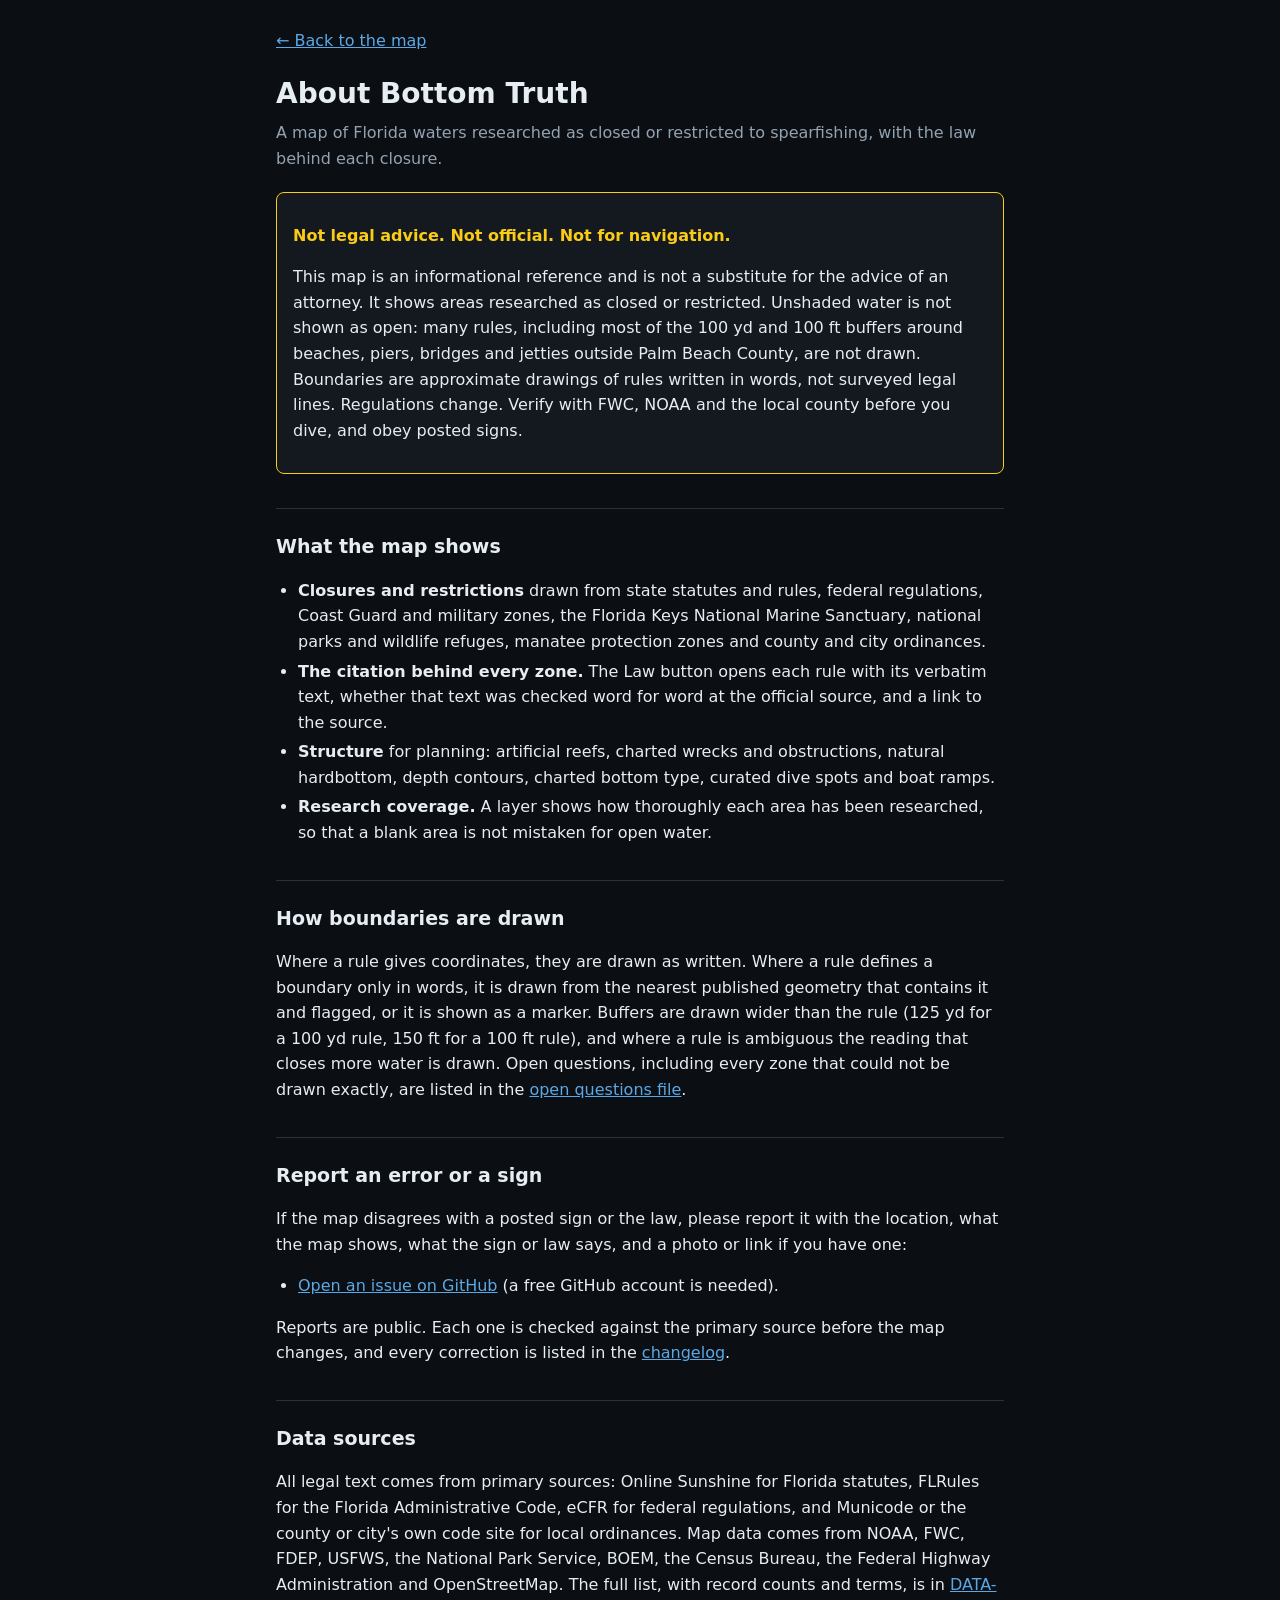
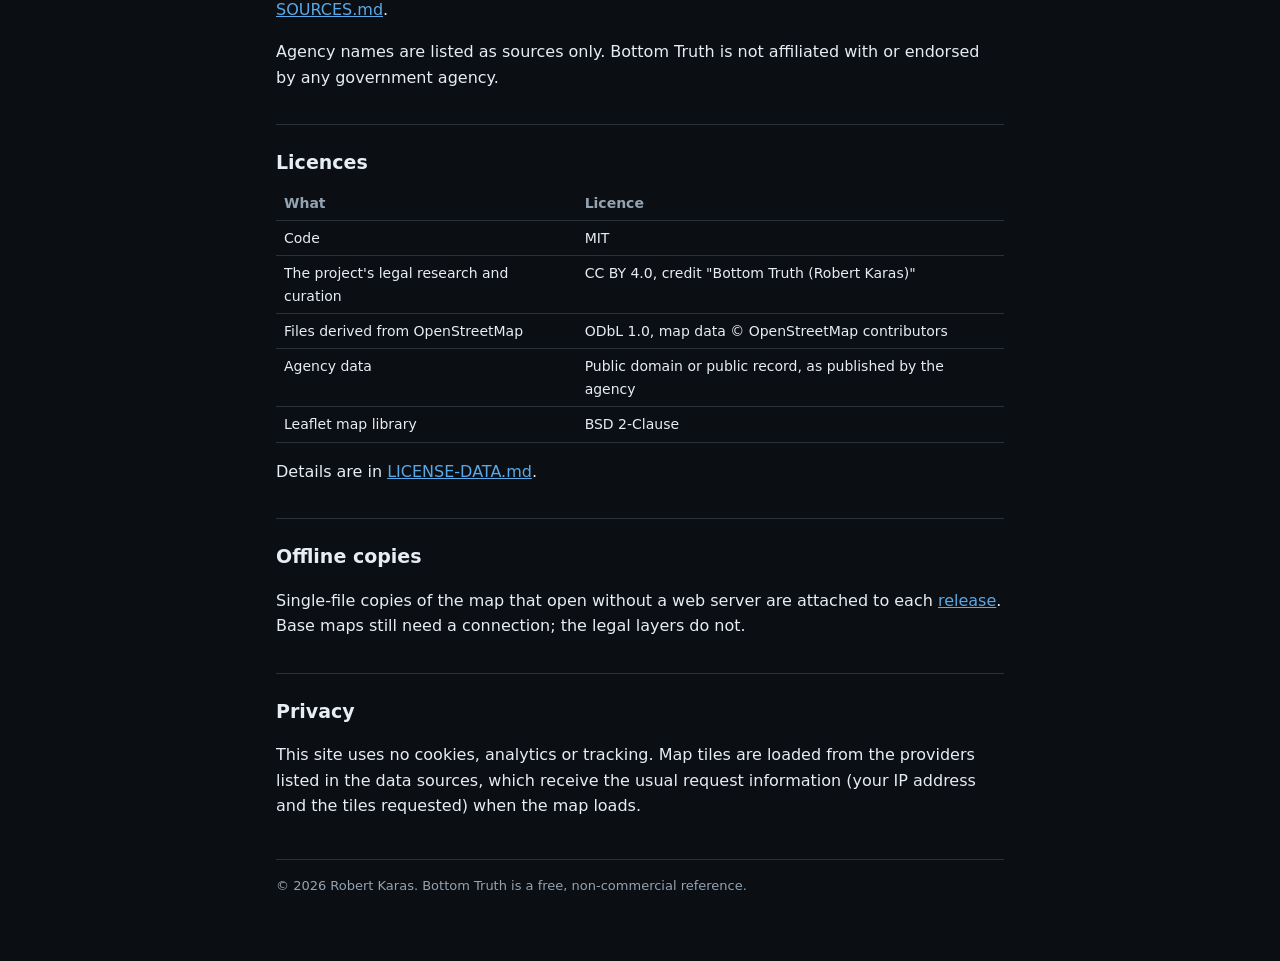
==== about.html @ 0e82e092 "Site build from dbe7f4401992294256e09d6d82cce1a31fa30528" ====
<!DOCTYPE html>
<html lang="en"><head><meta charset="utf-8">
<meta name="viewport" content="width=device-width,initial-scale=1">
<title>About Bottom Truth</title>
<meta name="description" content="What Bottom Truth is, what it is not, where its data comes from, its licences, and how to report an error.">
<link rel="icon" href="favicon.svg" type="image/svg+xml">
<style>
:root{--bg:#0b0e13;--panel:#141920;--line:#2a3139;--txt:#e6edf3;--dim:#94a3b1;--acc:#5aa9e6;--warn:#facc15}
*{box-sizing:border-box}
body{margin:0;background:var(--bg);color:var(--txt);font:16px/1.6 system-ui,-apple-system,"Segoe UI",Roboto,sans-serif}
main{max-width:760px;margin:0 auto;padding:28px 16px 64px}
a{color:var(--acc)}
h1{font-size:28px;margin:0 0 4px}
h1+p{color:var(--dim);margin-top:0}
h2{font-size:19px;margin:34px 0 8px;border-top:1px solid var(--line);padding-top:22px}
.notice{background:var(--panel);border:1px solid var(--warn);border-radius:8px;padding:14px 16px;margin:20px 0}
.notice b{color:var(--warn)}
ul{padding-left:22px}
li{margin:4px 0}
table{border-collapse:collapse;width:100%;font-size:14px}
th,td{border-bottom:1px solid var(--line);text-align:left;padding:6px 8px;vertical-align:top}
th{color:var(--dim);font-weight:600}
.back{display:inline-block;margin-bottom:18px}
footer{color:var(--dim);font-size:13px;margin-top:40px;border-top:1px solid var(--line);padding-top:16px}
</style>
</head><body><main>
<a class="back" href="./">&larr; Back to the map</a>
<h1>About Bottom Truth</h1>
<p>A map of Florida waters researched as closed or restricted to spearfishing, with the law behind each closure.</p>

<div class="notice" role="note">
<p><b>Not legal advice. Not official. Not for navigation.</b></p>
<p>This map is an informational reference and is not a substitute for the advice of an attorney. It
shows areas researched as closed or restricted. Unshaded water is not shown as open: many rules,
including most of the 100 yd and 100 ft buffers around beaches, piers, bridges and jetties outside
Palm Beach County, are not drawn. Boundaries are approximate drawings of rules written in words, not
surveyed legal lines. Regulations change. Verify with FWC, NOAA and the local county before you dive,
and obey posted signs.</p>
</div>

<h2>What the map shows</h2>
<ul>
<li><b>Closures and restrictions</b> drawn from state statutes and rules, federal regulations, Coast
Guard and military zones, the Florida Keys National Marine Sanctuary, national parks and wildlife
refuges, manatee protection zones and county and city ordinances.</li>
<li><b>The citation behind every zone.</b> The Law button opens each rule with its verbatim text,
whether that text was checked word for word at the official source, and a link to the source.</li>
<li><b>Structure</b> for planning: artificial reefs, charted wrecks and obstructions, natural
hardbottom, depth contours, charted bottom type, curated dive spots and boat ramps.</li>
<li><b>Research coverage.</b> A layer shows how thoroughly each area has been researched, so that a
blank area is not mistaken for open water.</li>
</ul>

<h2>How boundaries are drawn</h2>
<p>Where a rule gives coordinates, they are drawn as written. Where a rule defines a boundary only in
words, it is drawn from the nearest published geometry that contains it and flagged, or it is shown
as a marker. Buffers are drawn wider than the rule (125 yd for a 100 yd rule, 150 ft for a 100 ft
rule), and where a rule is ambiguous the reading that closes more water is drawn. Open questions,
including every zone that could not be drawn exactly, are listed in the
<a href="https://github.com/Rowow1/bottomtruth/blob/main/OPEN-QUESTIONS.md">open questions file</a>.</p>

<h2>Report an error or a sign</h2>
<p>If the map disagrees with a posted sign or the law, please report it with the location, what the
map shows, what the sign or law says, and a photo or link if you have one:</p>
<ul>
<li><a href="https://github.com/Rowow1/bottomtruth/issues/new/choose">Open an issue on GitHub</a> (a free GitHub account is needed).</li>
</ul>
<p>Reports are public. Each one is checked against the primary source before the map changes, and
every correction is listed in the <a href="https://github.com/Rowow1/bottomtruth/blob/main/CHANGELOG.md">changelog</a>.</p>

<h2>Data sources</h2>
<p>All legal text comes from primary sources: Online Sunshine for Florida statutes, FLRules for the
Florida Administrative Code, eCFR for federal regulations, and Municode or the county or city's own
code site for local ordinances. Map data comes from NOAA, FWC, FDEP, USFWS, the National Park
Service, BOEM, the Census Bureau, the Federal Highway Administration and OpenStreetMap. The full list,
with record counts and terms, is in
<a href="https://github.com/Rowow1/bottomtruth/blob/main/DATA-SOURCES.md">DATA-SOURCES.md</a>.</p>
<p>Agency names are listed as sources only. Bottom Truth is not affiliated with or endorsed by any
government agency.</p>

<h2>Licences</h2>
<table>
<tr><th>What</th><th>Licence</th></tr>
<tr><td>Code</td><td>MIT</td></tr>
<tr><td>The project's legal research and curation</td><td>CC BY 4.0, credit "Bottom Truth (Robert Karas)"</td></tr>
<tr><td>Files derived from OpenStreetMap</td><td>ODbL 1.0, map data &copy; OpenStreetMap contributors</td></tr>
<tr><td>Agency data</td><td>Public domain or public record, as published by the agency</td></tr>
<tr><td>Leaflet map library</td><td>BSD 2-Clause</td></tr>
</table>
<p>Details are in <a href="https://github.com/Rowow1/bottomtruth/blob/main/LICENSE-DATA.md">LICENSE-DATA.md</a>.</p>

<h2>Offline copies</h2>
<p>Single-file copies of the map that open without a web server are attached to each
<a href="https://github.com/Rowow1/bottomtruth/releases">release</a>. Base maps still need a
connection; the legal layers do not.</p>

<h2>Privacy</h2>
<p>This site uses no cookies, analytics or tracking. Map tiles are loaded from the providers listed
in the data sources, which receive the usual request information (your IP address and the tiles
requested) when the map loads.</p>

<footer>&copy; 2026 Robert Karas. Bottom Truth is a free, non-commercial reference.</footer>
</main></body></html>
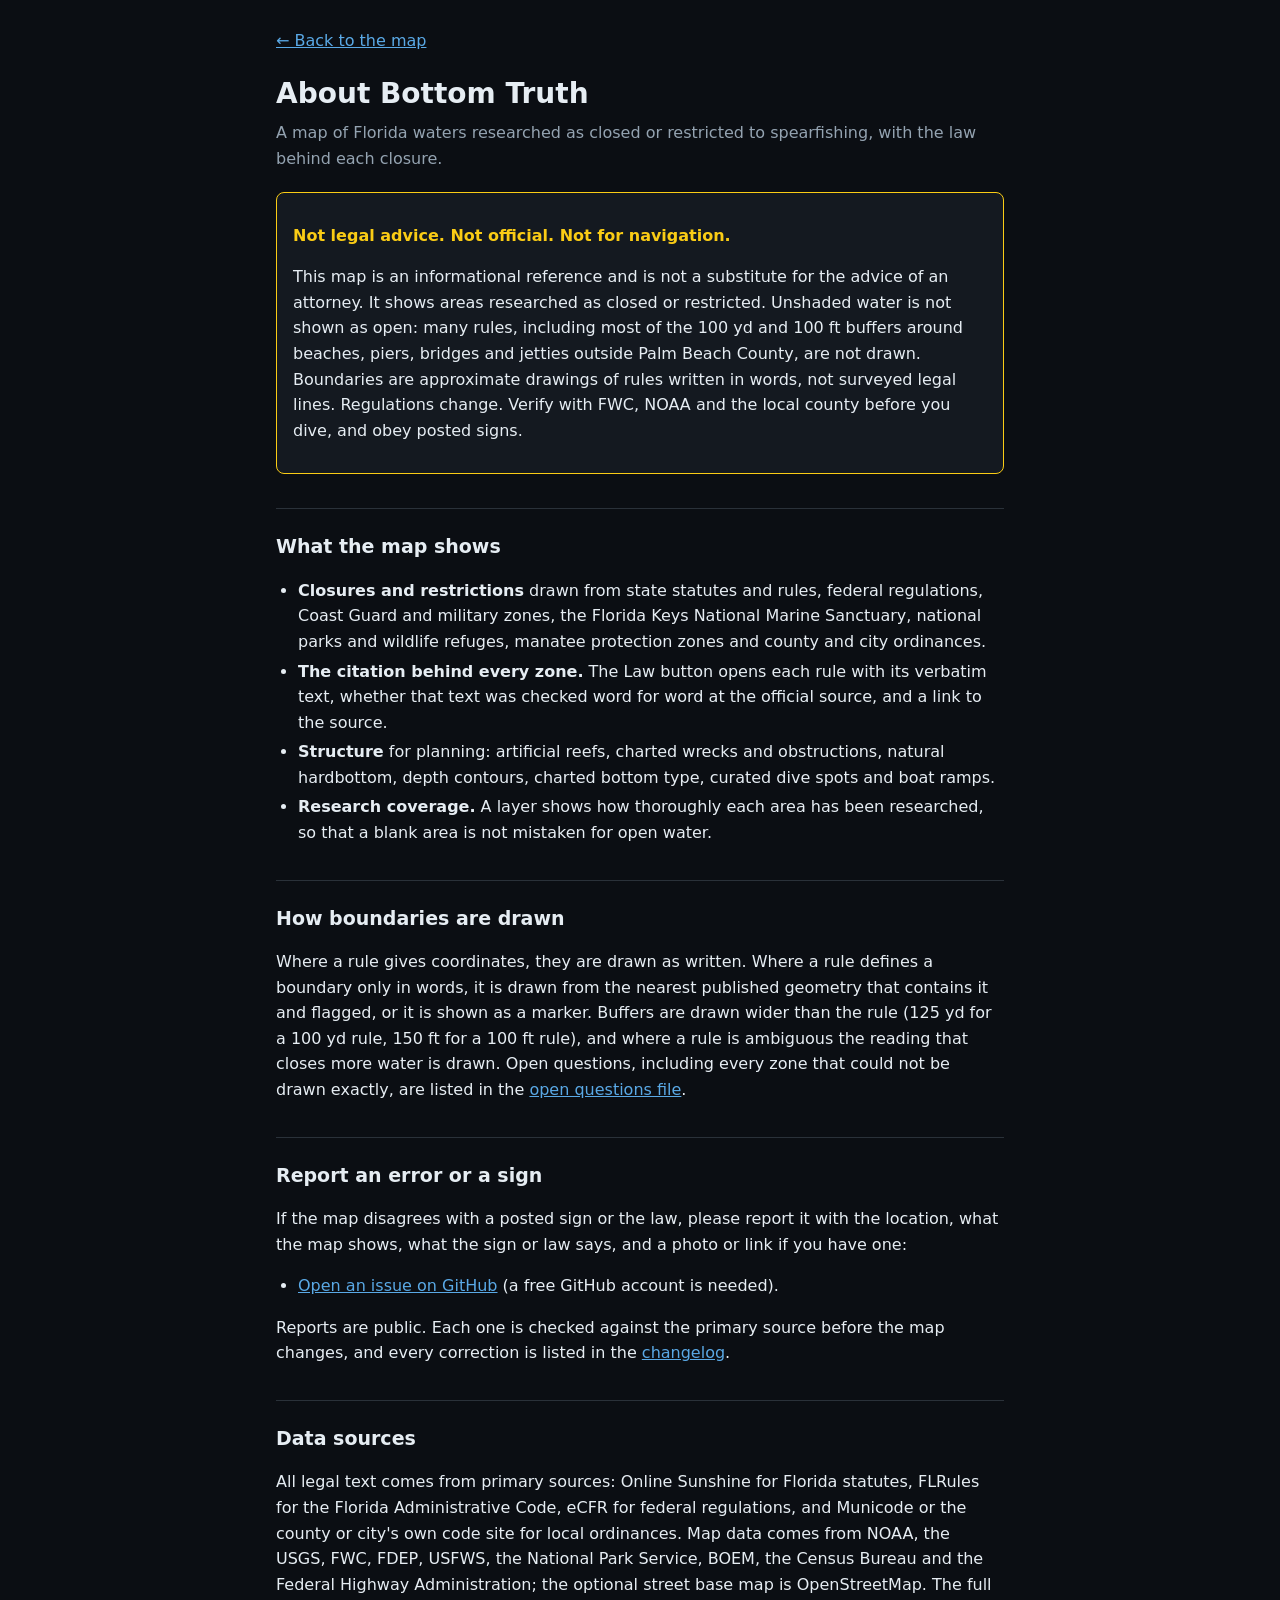
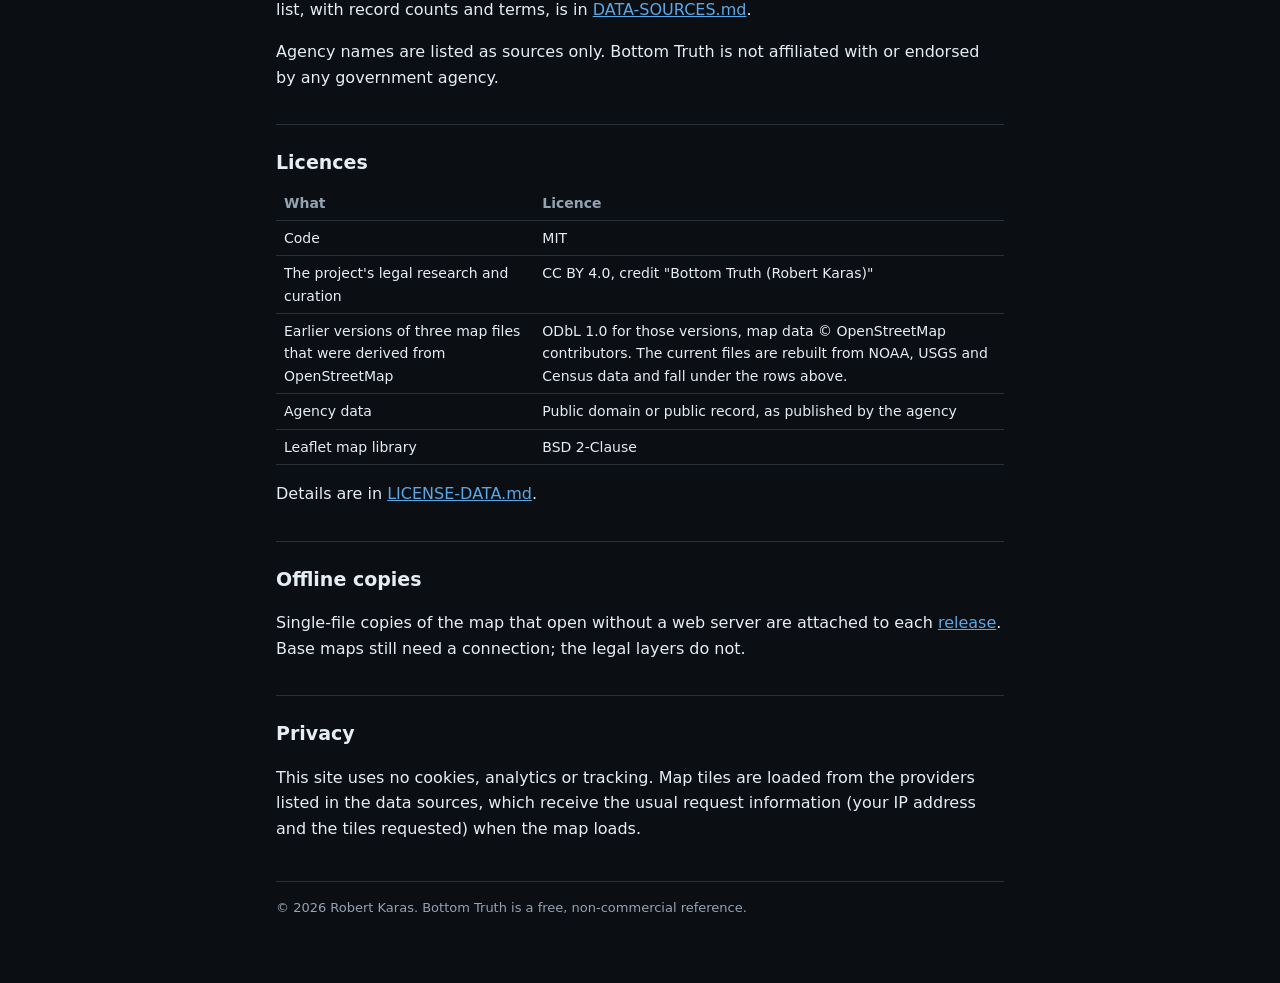
==== commit 58463821: "Legal currency pass and OpenStreetMap-free geometry (7 Oct 2026) Legal (tools/law-updates/2026-10-07" ====
--- a/about.html
+++ b/about.html
@@ -57,24 +57,25 @@
 as a marker. Buffers are drawn wider than the rule (125 yd for a 100 yd rule, 150 ft for a 100 ft
 rule), and where a rule is ambiguous the reading that closes more water is drawn. Open questions,
 including every zone that could not be drawn exactly, are listed in the
-<a href="https://github.com/Rowow1/bottomtruth/blob/main/OPEN-QUESTIONS.md">open questions file</a>.</p>
+<a href="https://github.com/Rowow1/hardbottom/blob/main/OPEN-QUESTIONS.md">open questions file</a>.</p>
 
 <h2>Report an error or a sign</h2>
 <p>If the map disagrees with a posted sign or the law, please report it with the location, what the
 map shows, what the sign or law says, and a photo or link if you have one:</p>
 <ul>
-<li><a href="https://github.com/Rowow1/bottomtruth/issues/new/choose">Open an issue on GitHub</a> (a free GitHub account is needed).</li>
+<li><a href="https://github.com/Rowow1/hardbottom/issues/new/choose">Open an issue on GitHub</a> (a free GitHub account is needed).</li>
 </ul>
 <p>Reports are public. Each one is checked against the primary source before the map changes, and
-every correction is listed in the <a href="https://github.com/Rowow1/bottomtruth/blob/main/CHANGELOG.md">changelog</a>.</p>
+every correction is listed in the <a href="https://github.com/Rowow1/hardbottom/blob/main/CHANGELOG.md">changelog</a>.</p>
 
 <h2>Data sources</h2>
 <p>All legal text comes from primary sources: Online Sunshine for Florida statutes, FLRules for the
 Florida Administrative Code, eCFR for federal regulations, and Municode or the county or city's own
-code site for local ordinances. Map data comes from NOAA, FWC, FDEP, USFWS, the National Park
-Service, BOEM, the Census Bureau, the Federal Highway Administration and OpenStreetMap. The full list,
+code site for local ordinances. Map data comes from NOAA, the USGS, FWC, FDEP, USFWS, the National
+Park Service, BOEM, the Census Bureau and the Federal Highway Administration; the optional street base
+map is OpenStreetMap. The full list,
 with record counts and terms, is in
-<a href="https://github.com/Rowow1/bottomtruth/blob/main/DATA-SOURCES.md">DATA-SOURCES.md</a>.</p>
+<a href="https://github.com/Rowow1/hardbottom/blob/main/DATA-SOURCES.md">DATA-SOURCES.md</a>.</p>
 <p>Agency names are listed as sources only. Bottom Truth is not affiliated with or endorsed by any
 government agency.</p>
 
@@ -83,15 +84,15 @@
 <tr><th>What</th><th>Licence</th></tr>
 <tr><td>Code</td><td>MIT</td></tr>
 <tr><td>The project's legal research and curation</td><td>CC BY 4.0, credit "Bottom Truth (Robert Karas)"</td></tr>
-<tr><td>Files derived from OpenStreetMap</td><td>ODbL 1.0, map data &copy; OpenStreetMap contributors</td></tr>
+<tr><td>Earlier versions of three map files that were derived from OpenStreetMap</td><td>ODbL 1.0 for those versions, map data &copy; OpenStreetMap contributors. The current files are rebuilt from NOAA, USGS and Census data and fall under the rows above.</td></tr>
 <tr><td>Agency data</td><td>Public domain or public record, as published by the agency</td></tr>
 <tr><td>Leaflet map library</td><td>BSD 2-Clause</td></tr>
 </table>
-<p>Details are in <a href="https://github.com/Rowow1/bottomtruth/blob/main/LICENSE-DATA.md">LICENSE-DATA.md</a>.</p>
+<p>Details are in <a href="https://github.com/Rowow1/hardbottom/blob/main/LICENSE-DATA.md">LICENSE-DATA.md</a>.</p>
 
 <h2>Offline copies</h2>
 <p>Single-file copies of the map that open without a web server are attached to each
-<a href="https://github.com/Rowow1/bottomtruth/releases">release</a>. Base maps still need a
+<a href="https://github.com/Rowow1/hardbottom/releases">release</a>. Base maps still need a
 connection; the legal layers do not.</p>
 
 <h2>Privacy</h2>
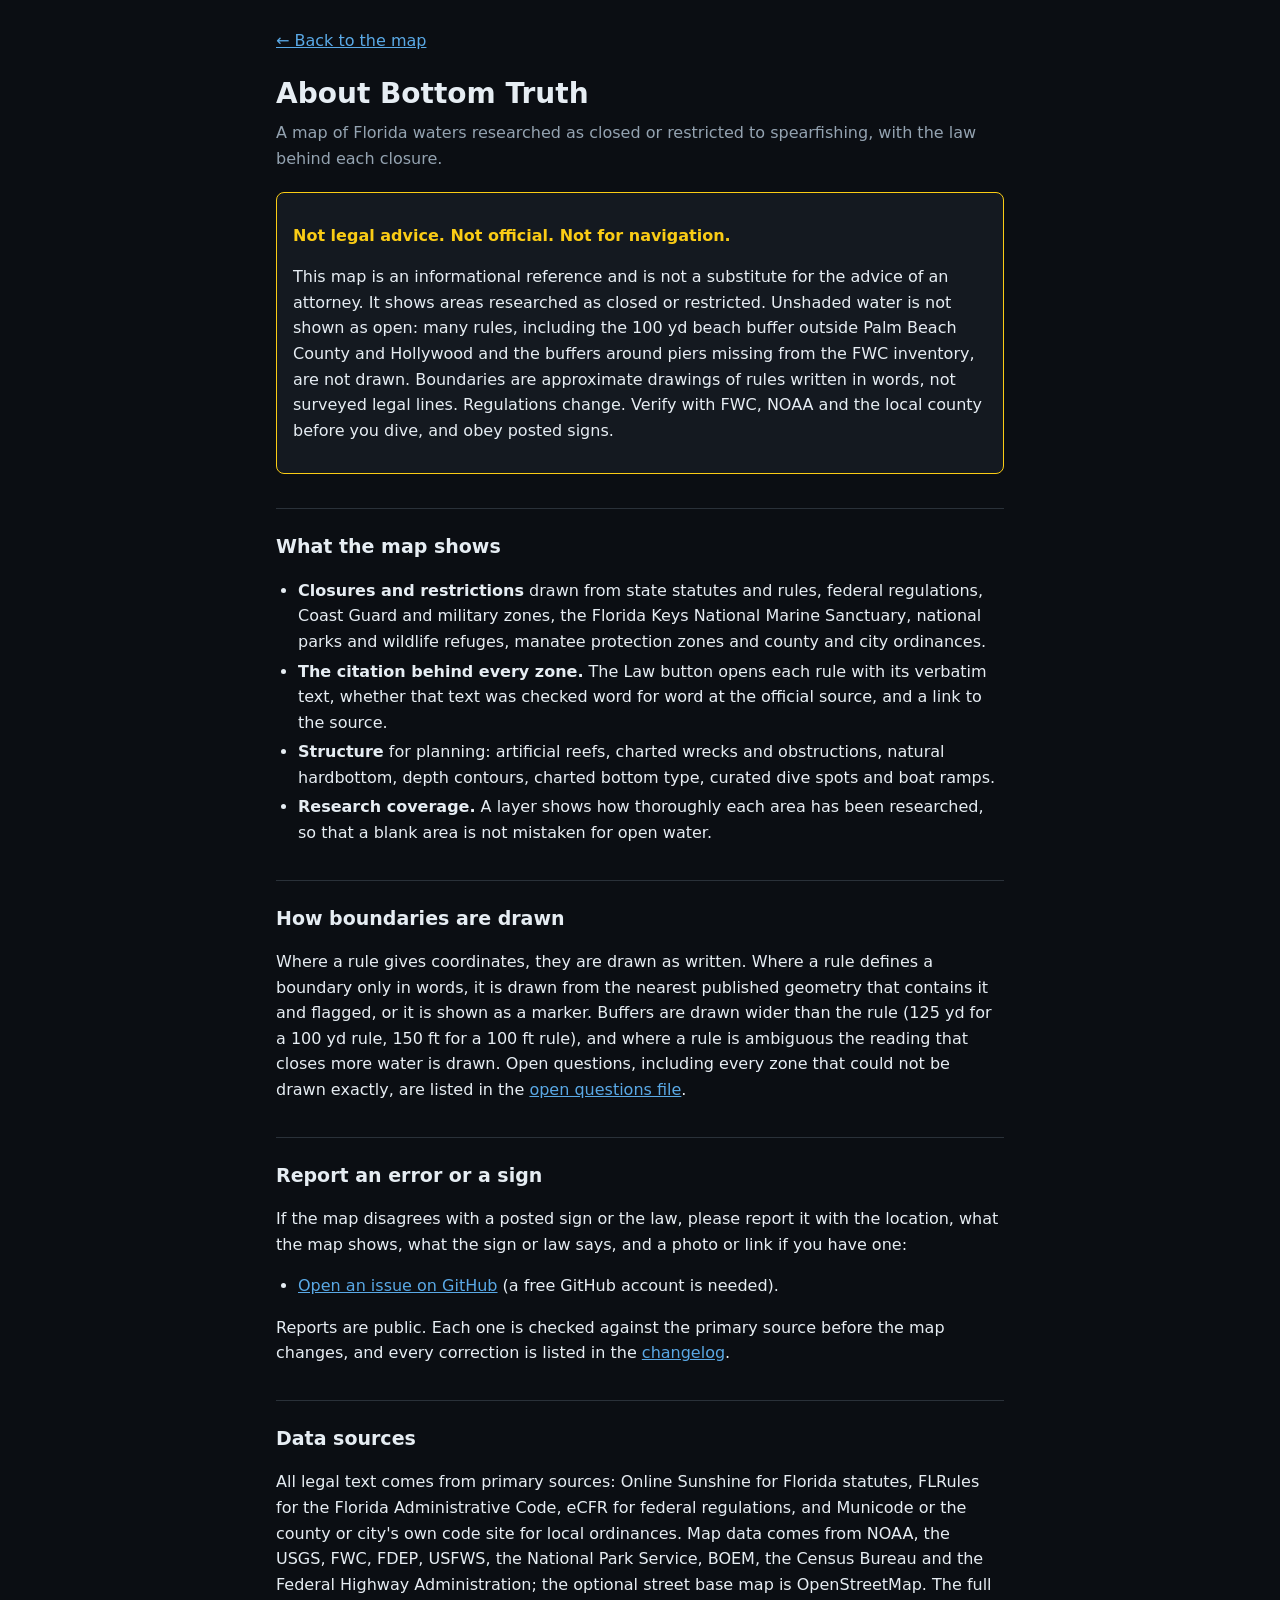
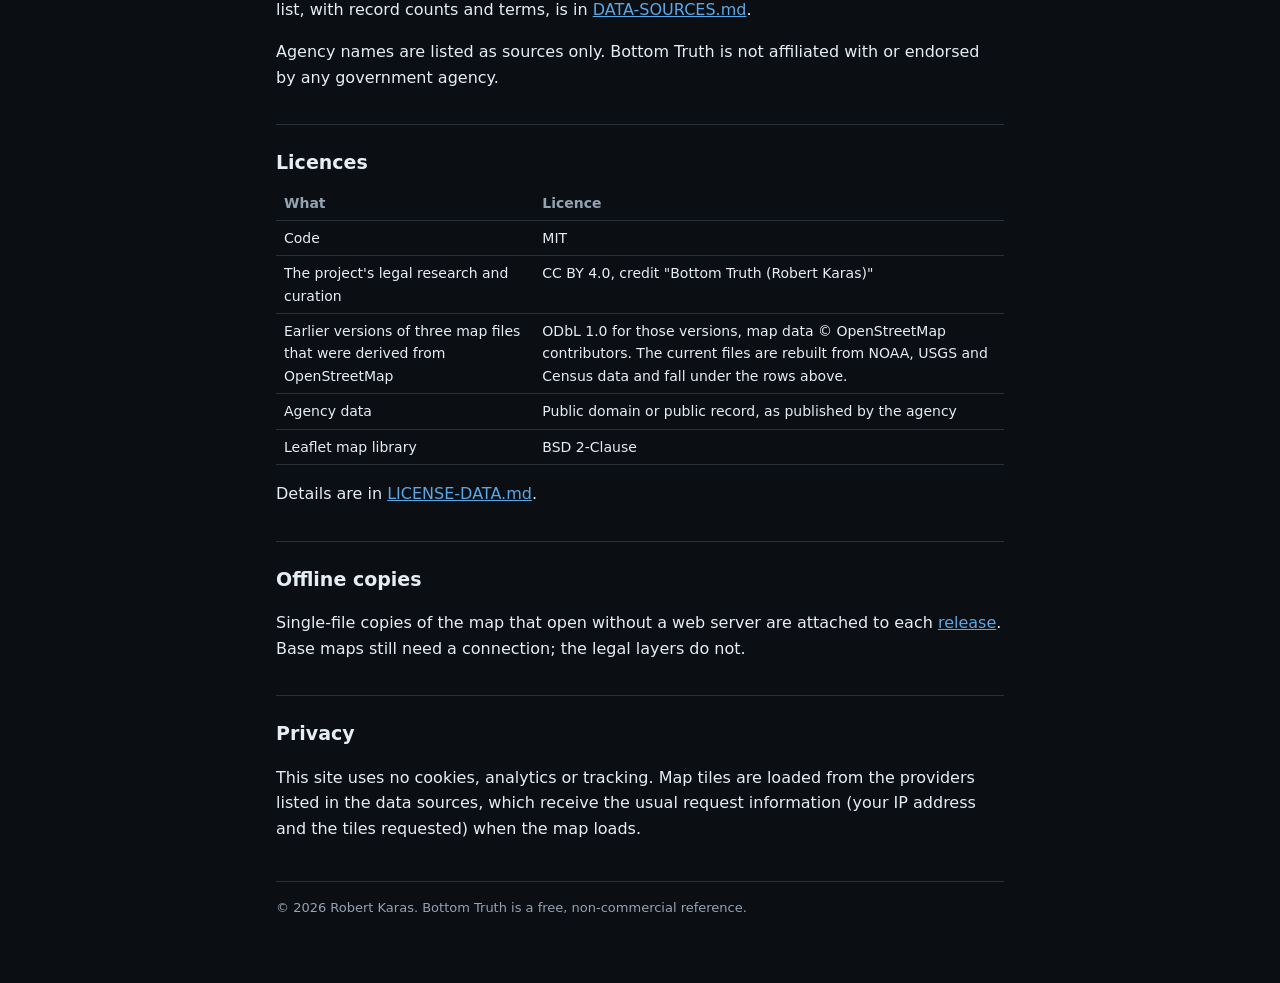
==== commit 2d488888: "Second legal review (7 and 8 Oct 2026); jetties traced and bridge buffers drawn along the deck Rebas" ====
--- a/about.html
+++ b/about.html
@@ -32,8 +32,8 @@
 <p><b>Not legal advice. Not official. Not for navigation.</b></p>
 <p>This map is an informational reference and is not a substitute for the advice of an attorney. It
 shows areas researched as closed or restricted. Unshaded water is not shown as open: many rules,
-including most of the 100 yd and 100 ft buffers around beaches, piers, bridges and jetties outside
-Palm Beach County, are not drawn. Boundaries are approximate drawings of rules written in words, not
+including the 100 yd beach buffer outside Palm Beach County and Hollywood and the buffers around
+piers missing from the FWC inventory, are not drawn. Boundaries are approximate drawings of rules written in words, not
 surveyed legal lines. Regulations change. Verify with FWC, NOAA and the local county before you dive,
 and obey posted signs.</p>
 </div>
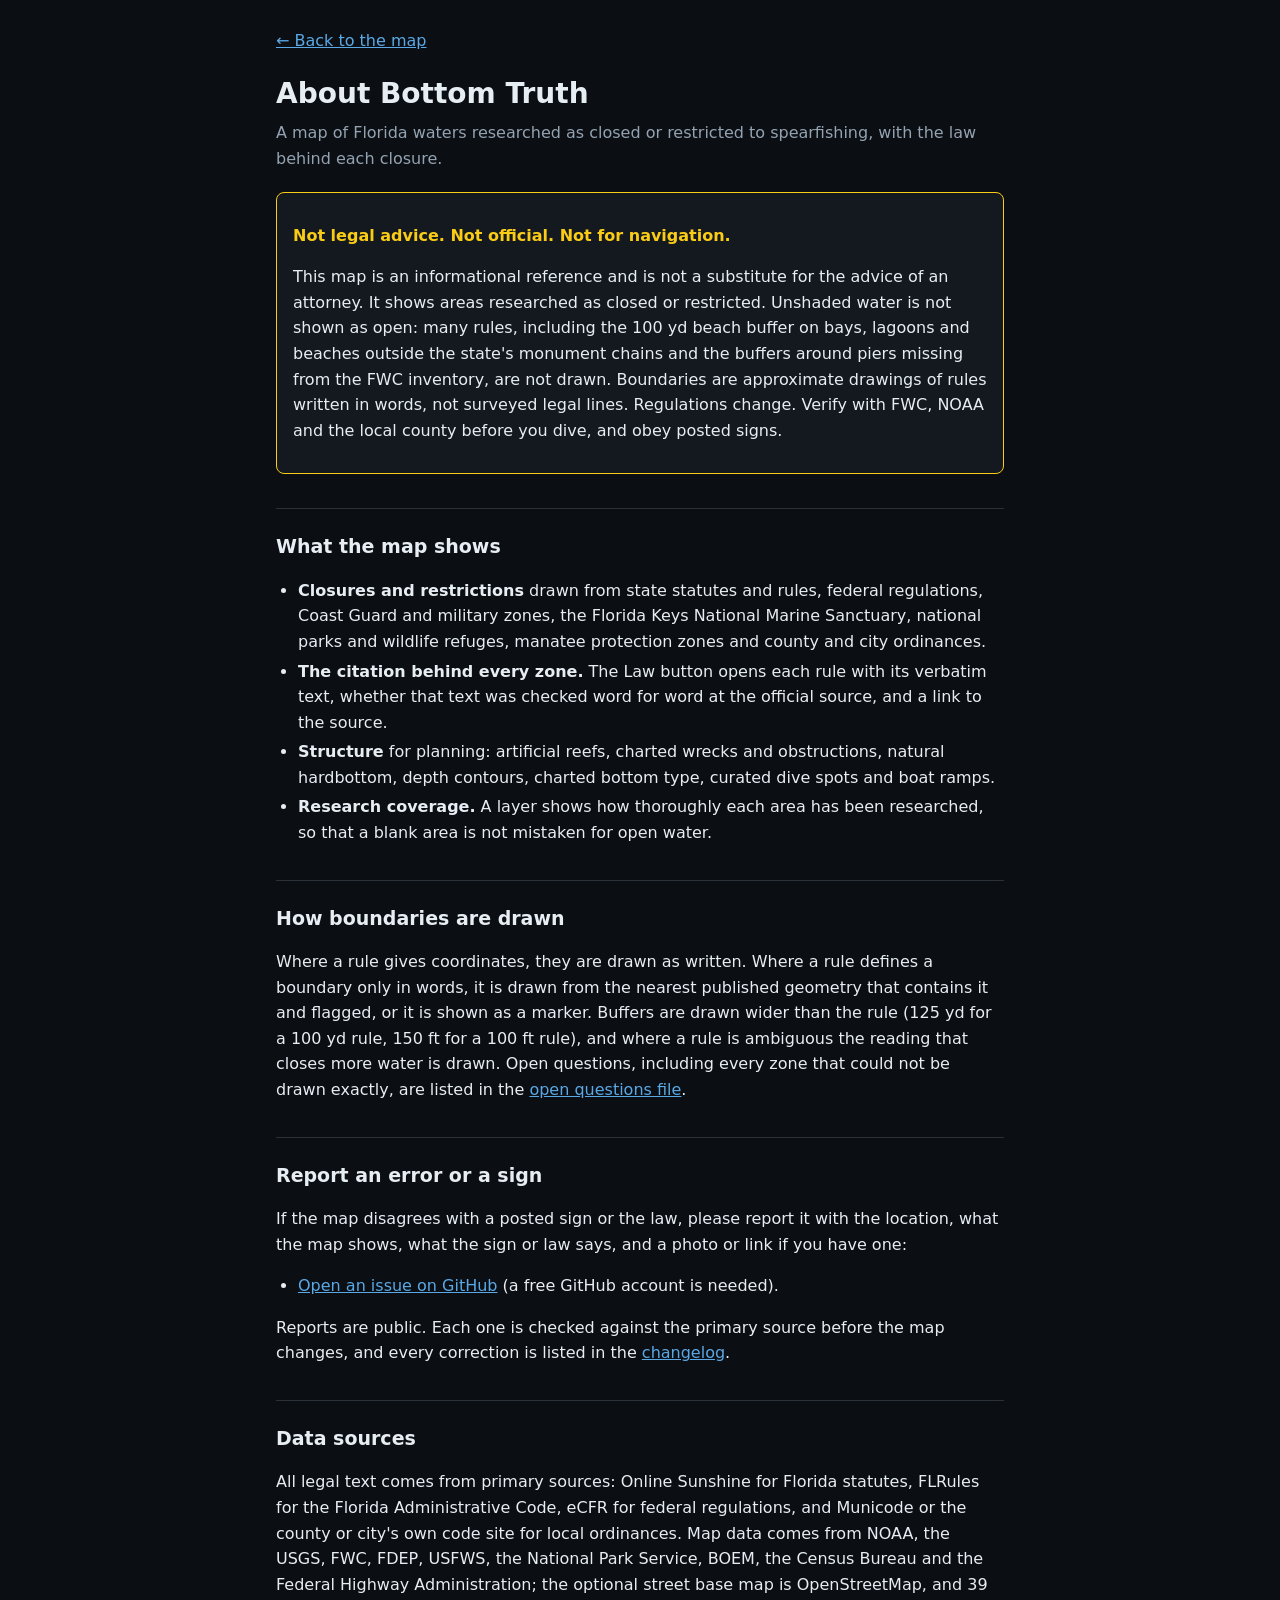
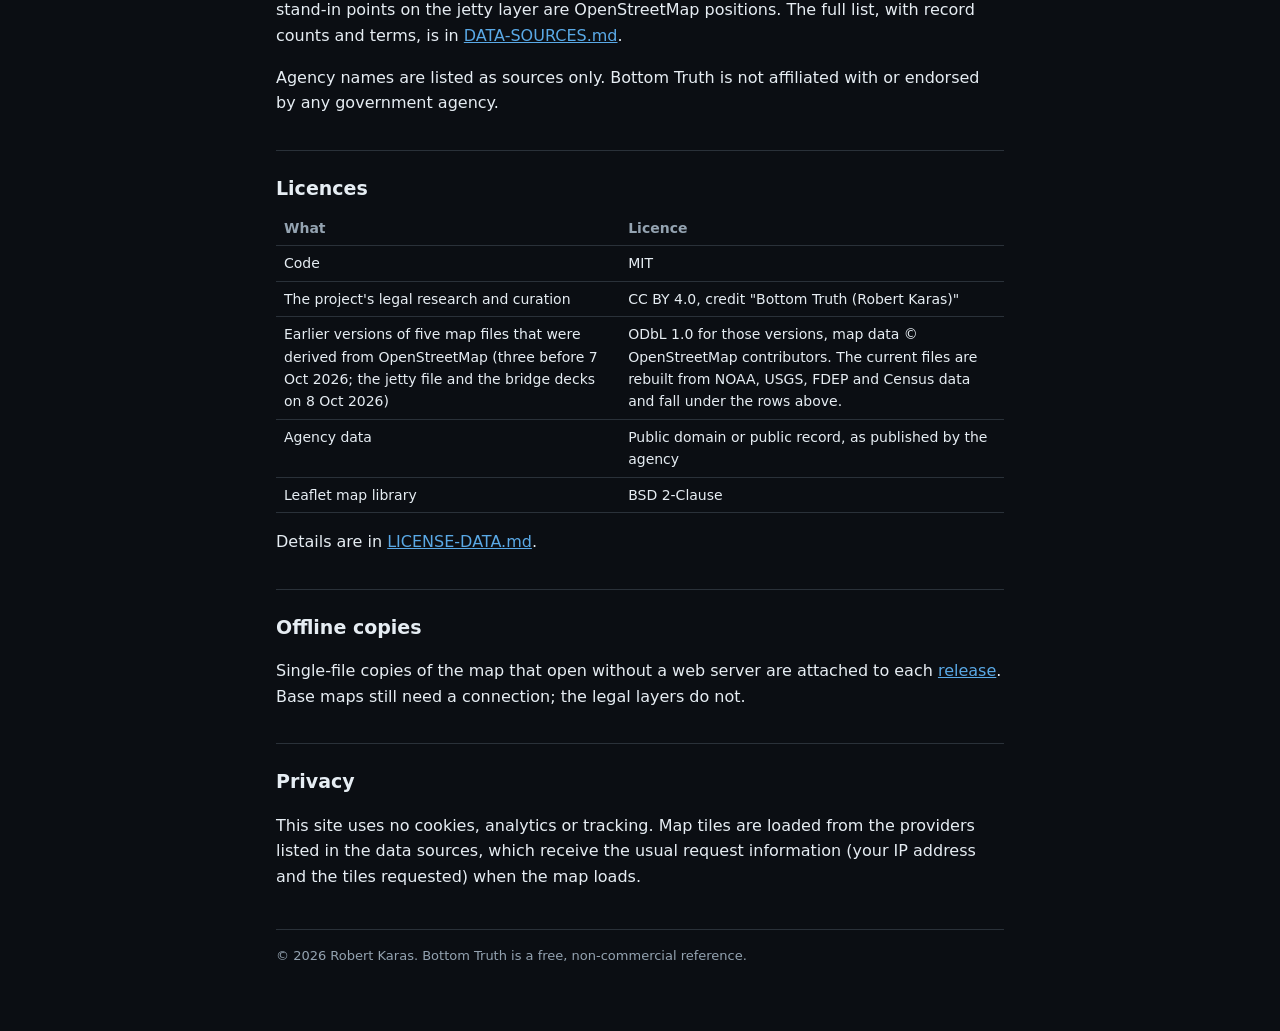
==== commit d4bea7e6: "Draw the beach buffer statewide; rebuild jetties and bridge decks without OpenStreetMap - beaches.js" ====
--- a/about.html
+++ b/about.html
@@ -32,8 +32,8 @@
 <p><b>Not legal advice. Not official. Not for navigation.</b></p>
 <p>This map is an informational reference and is not a substitute for the advice of an attorney. It
 shows areas researched as closed or restricted. Unshaded water is not shown as open: many rules,
-including the 100 yd beach buffer outside Palm Beach County and Hollywood and the buffers around
-piers missing from the FWC inventory, are not drawn. Boundaries are approximate drawings of rules written in words, not
+including the 100 yd beach buffer on bays, lagoons and beaches outside the state's monument chains
+and the buffers around piers missing from the FWC inventory, are not drawn. Boundaries are approximate drawings of rules written in words, not
 surveyed legal lines. Regulations change. Verify with FWC, NOAA and the local county before you dive,
 and obey posted signs.</p>
 </div>
@@ -73,7 +73,7 @@
 Florida Administrative Code, eCFR for federal regulations, and Municode or the county or city's own
 code site for local ordinances. Map data comes from NOAA, the USGS, FWC, FDEP, USFWS, the National
 Park Service, BOEM, the Census Bureau and the Federal Highway Administration; the optional street base
-map is OpenStreetMap. The full list,
+map is OpenStreetMap, and 39 stand-in points on the jetty layer are OpenStreetMap positions. The full list,
 with record counts and terms, is in
 <a href="https://github.com/Rowow1/hardbottom/blob/main/DATA-SOURCES.md">DATA-SOURCES.md</a>.</p>
 <p>Agency names are listed as sources only. Bottom Truth is not affiliated with or endorsed by any
@@ -84,7 +84,7 @@
 <tr><th>What</th><th>Licence</th></tr>
 <tr><td>Code</td><td>MIT</td></tr>
 <tr><td>The project's legal research and curation</td><td>CC BY 4.0, credit "Bottom Truth (Robert Karas)"</td></tr>
-<tr><td>Earlier versions of three map files that were derived from OpenStreetMap</td><td>ODbL 1.0 for those versions, map data &copy; OpenStreetMap contributors. The current files are rebuilt from NOAA, USGS and Census data and fall under the rows above.</td></tr>
+<tr><td>Earlier versions of five map files that were derived from OpenStreetMap (three before 7 Oct 2026; the jetty file and the bridge decks on 8 Oct 2026)</td><td>ODbL 1.0 for those versions, map data &copy; OpenStreetMap contributors. The current files are rebuilt from NOAA, USGS, FDEP and Census data and fall under the rows above.</td></tr>
 <tr><td>Agency data</td><td>Public domain or public record, as published by the agency</td></tr>
 <tr><td>Leaflet map library</td><td>BSD 2-Clause</td></tr>
 </table>
